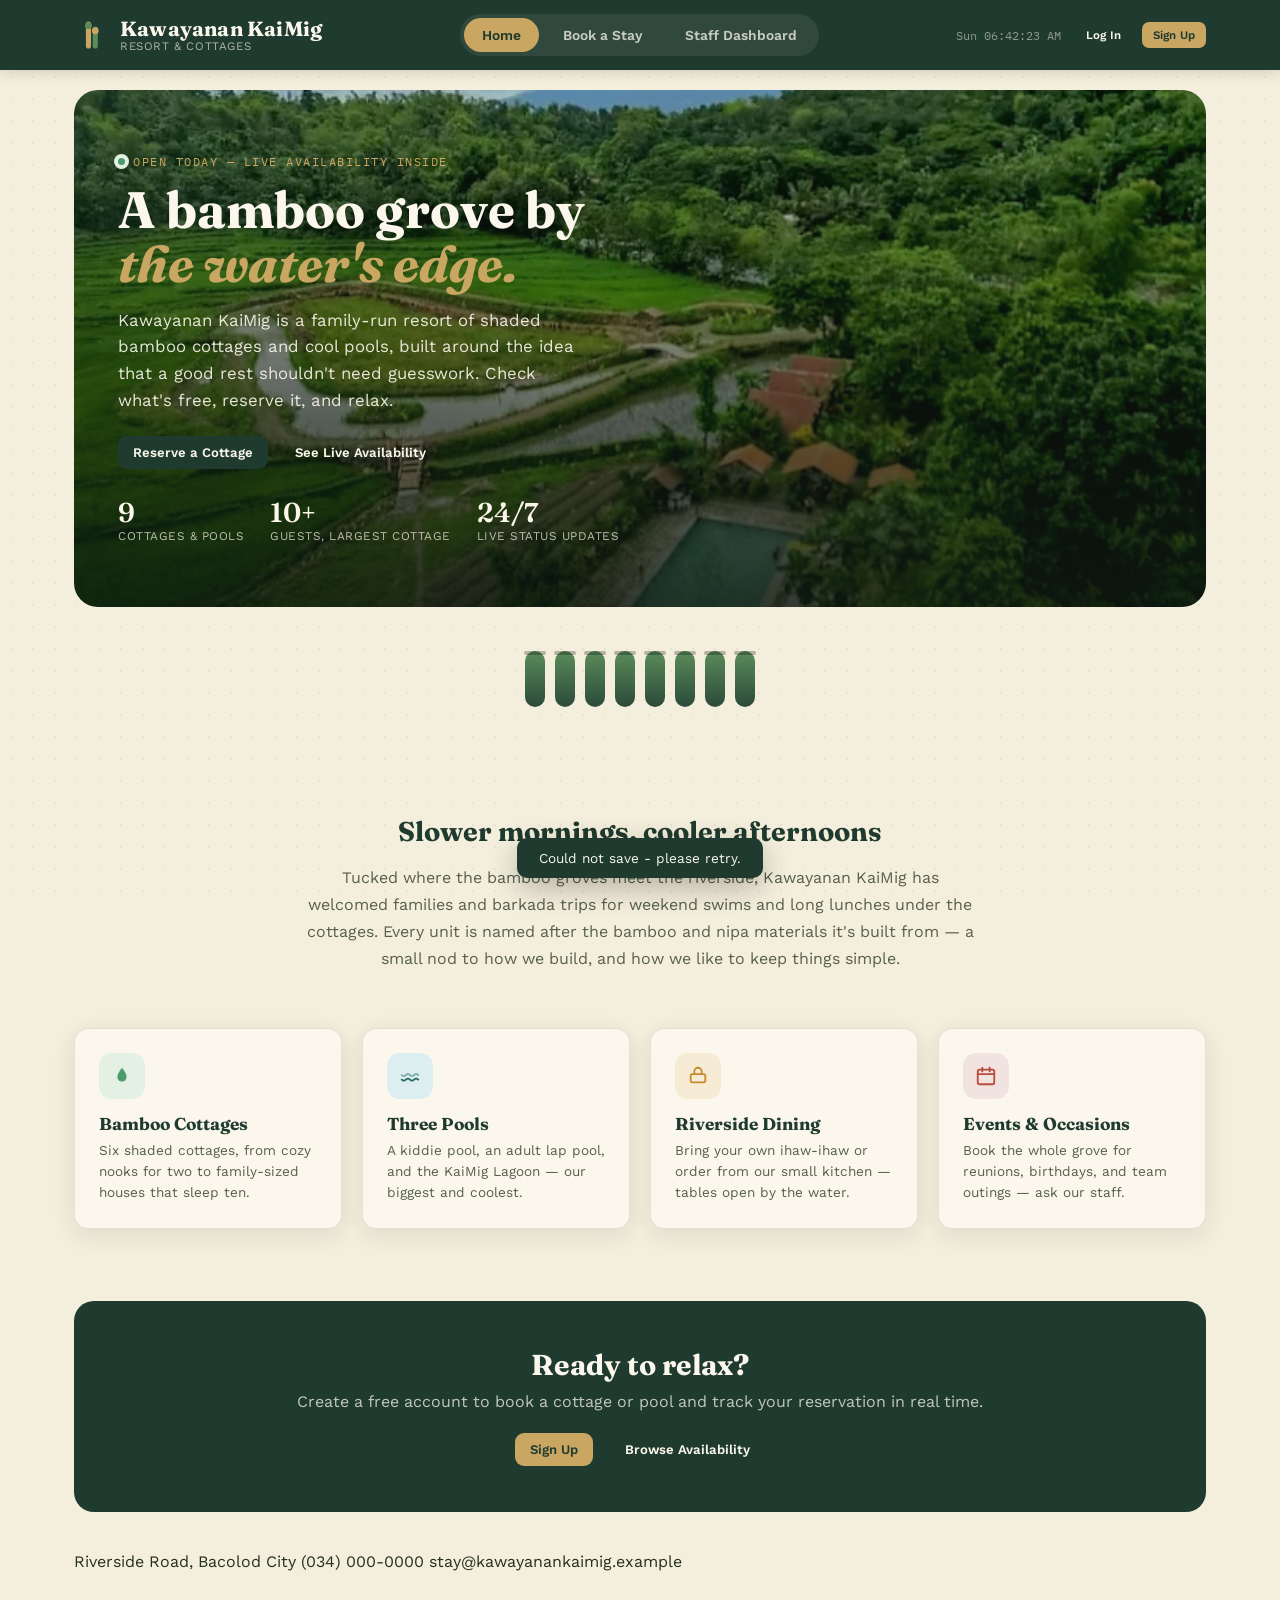
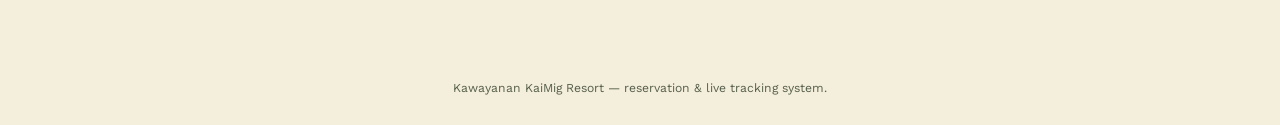
==== index.html @ 31237367 "deploy: c74e435c49c51144ec4858c5c07a338cfed9b474" ====
<!DOCTYPE html>
<html lang="en">
<head>
<meta charset="UTF-8">
<meta name="viewport" content="width=device-width, initial-scale=1.0">
<title>Kawayanan KaiMig Resort — Reservations</title>
<link rel="preconnect" href="https://fonts.googleapis.com">
<link href="https://fonts.googleapis.com/css2?family=Fraunces:ital,opsz,wght@0,9..144,400;0,9..144,500;0,9..144,600;0,9..144,700;1,9..144,500&family=Work+Sans:wght@400;500;600;700&family=IBM+Plex+Mono:wght@400;500&display=swap" rel="stylesheet">
<link rel="stylesheet" href="css/base.css">
<link rel="stylesheet" href="css/header.css">
<link rel="stylesheet" href="css/hero.css">
<link rel="stylesheet" href="css/landing.css">
<link rel="stylesheet" href="css/units.css">
<link rel="stylesheet" href="css/modal.css">
<link rel="stylesheet" href="css/lookup.css">
<link rel="stylesheet" href="css/admin.css">
</head>
<body>

<header>
  <div class="header-inner">
    <div class="brand" onclick="switchView('landing')">
      <svg viewBox="0 0 40 40" fill="none" xmlns="http://www.w3.org/2000/svg">
        <rect x="14" y="4" width="6" height="32" rx="3" fill="#C9A662"/>
        <rect x="22" y="10" width="6" height="26" rx="3" fill="#5B8C5A"/>
        <circle cx="17" cy="9" r="4" fill="#5B8C5A"/>
        <circle cx="25" cy="15" r="4" fill="#C9A662"/>
      </svg>
      <div class="brand-text">
        <div class="name">Kawayanan KaiMig</div>
        <div class="tagline">Resort &amp; Cottages</div>
      </div>
    </div>
    <nav class="tabs">
      <button id="tabHomeBtn" class="active" onclick="switchView('landing')">Home</button>
      <button id="tabCustomerBtn" onclick="switchView('customer')">Book a Stay</button>
      <button id="tabAdminBtn" onclick="switchView('admin')">Staff Dashboard</button>
    </nav>
    <div class="header-right">
      <div class="clock" id="clock"></div>
      <div class="auth-actions" id="authActionsLoggedOut">
        <button class="btn btn-sm btn-outline-light" onclick="openLoginModal()">Log In</button>
        <button class="btn btn-sm btn-light" onclick="openSignupModal()">Sign Up</button>
      </div>
      <div class="user-chip" id="authActionsLoggedIn" style="display:none;">
        <span>Hi, <span class="uname" id="userChipName"></span></span>
        <button class="btn btn-sm btn-outline-light" onclick="logoutUser()">Log Out</button>
      </div>
    </div>
  </div>
</header>

<main>

  <!-- ===================== LANDING VIEW ===================== -->
  <section id="view-landing" class="view active">
    <div class="hero hero-photo hero-photo--landing">
      <div>
        <div class="eyebrow"><span class="dot"></span> Open today — live availability inside</div>
        <h1>A bamboo grove by<br><em>the water's edge.</em></h1>
        <p class="lede">Kawayanan KaiMig is a family-run resort of shaded bamboo cottages and cool pools, built around the idea that a good rest shouldn't need guesswork. Check what's free, reserve it, and relax.</p>
        <div class="hero-ctas">
          <button class="btn btn-primary" onclick="handleReserveCTA()">Reserve a Cottage</button>
          <button class="btn btn-outline-light" onclick="switchView('customer')">See Live Availability</button>
        </div>
        <div class="hero-stats">
          <div class="stat"><div class="num">9</div><div class="lab">Cottages &amp; pools</div></div>
          <div class="stat"><div class="num">10+</div><div class="lab">Guests, largest cottage</div></div>
          <div class="stat"><div class="num">24/7</div><div class="lab">Live status updates</div></div>
        </div>
      </div>
    </div>

    <div class="grove-divider" aria-hidden="true">
      <div class="stalk"></div><div class="stalk"></div><div class="stalk"></div>
      <div class="stalk"></div><div class="stalk"></div><div class="stalk"></div>
      <div class="stalk"></div><div class="stalk"></div>
    </div>

    <div class="section-landing">
      <div class="about-block">
        <h2>Slower mornings, cooler afternoons</h2>
        <p>Tucked where the bamboo groves meet the riverside, Kawayanan KaiMig has welcomed families and barkada trips for weekend swims and long lunches under the cottages. Every unit is named after the bamboo and nipa materials it's built from — a small nod to how we build, and how we like to keep things simple.</p>
      </div>

      <div class="amenities-grid">
        <div class="amenity-card">
          <div class="amenity-icon" style="background:var(--available-bg);">
            <svg width="22" height="22" viewBox="0 0 24 24" fill="none"><path d="M12 3C9 7 7 10 7 13a5 5 0 0010 0c0-3-2-6-5-10z" fill="#4C9A6A"/></svg>
          </div>
          <h3>Bamboo Cottages</h3>
          <p>Six shaded cottages, from cozy nooks for two to family-sized houses that sleep ten.</p>
        </div>
        <div class="amenity-card">
          <div class="amenity-icon" style="background:#DCEEF0;">
            <svg width="22" height="22" viewBox="0 0 24 24" fill="none"><path d="M3 16c1.5 1.5 3 1.5 4.5 0s3-1.5 4.5 0 3 1.5 4.5 0 3-1.5 4.5 0" stroke="#276B67" stroke-width="2" stroke-linecap="round"/><path d="M3 11c1.5 1.5 3 1.5 4.5 0s3-1.5 4.5 0 3 1.5 4.5 0 3-1.5 4.5 0" stroke="#276B67" stroke-width="2" stroke-linecap="round" opacity="0.5"/></svg>
          </div>
          <h3>Three Pools</h3>
          <p>A kiddie pool, an adult lap pool, and the KaiMig Lagoon — our biggest and coolest.</p>
        </div>
        <div class="amenity-card">
          <div class="amenity-icon" style="background:var(--reserved-bg);">
            <svg width="22" height="22" viewBox="0 0 24 24" fill="none"><rect x="4" y="10" width="16" height="9" rx="2" stroke="#C98A2C" stroke-width="2"/><path d="M8 10V7a4 4 0 018 0v3" stroke="#C98A2C" stroke-width="2"/></svg>
          </div>
          <h3>Riverside Dining</h3>
          <p>Bring your own ihaw-ihaw or order from our small kitchen — tables open by the water.</p>
        </div>
        <div class="amenity-card">
          <div class="amenity-icon" style="background:#F1E4E0;">
            <svg width="22" height="22" viewBox="0 0 24 24" fill="none"><rect x="3" y="5" width="18" height="16" rx="2" stroke="#B84A3E" stroke-width="2"/><path d="M3 10h18M8 3v4M16 3v4" stroke="#B84A3E" stroke-width="2" stroke-linecap="round"/></svg>
          </div>
          <h3>Events &amp; Occasions</h3>
          <p>Book the whole grove for reunions, birthdays, and team outings — ask our staff.</p>
        </div>
      </div>
    </div>

    <div class="cta-band">
      <h2>Ready to relax?</h2>
      <p>Create a free account to book a cottage or pool and track your reservation in real time.</p>
      <button class="btn btn-light" onclick="openSignupModal()">Sign Up</button>
      <button class="btn btn-outline-light" onclick="switchView('customer')">Browse Availability</button>
    </div>

    <div class="contact-row">
      <span>Riverside Road, Bacolod City</span>
      <span>(034) 000-0000</span>
      <span>stay@kawayanankaimig.example</span>
    </div>
  </section>

  <!-- ===================== CUSTOMER VIEW ===================== -->
  <section id="view-customer" class="view">
    <div class="section-head" style="margin-top:40px;">
      <h2>The Grove Board</h2>
      <div class="legend">
        <span><i style="background:var(--available)"></i> Available</span>
        <span><i style="background:var(--reserved)"></i> Reserved</span>
        <span><i style="background:var(--occupied)"></i> Occupied</span>
      </div>
    </div>
    <div class="sub" style="font-size:0.85rem; color:var(--ink-soft); margin-bottom:18px;">Live status — refreshes automatically. Log in to reserve a unit.</div>
    <div class="grid" id="customerGrid"></div>

    <div id="myReservationsWrap" style="display:none;">
      <div class="section-head">
        <h2>My Reservations</h2>
        <div class="sub">Saved automatically to your account</div>
      </div>
      <div id="myReservationsList"></div>
    </div>

    <div class="lookup-box">
      <div class="field">
        <label for="lookupCode">Reservation code</label>
        <input id="lookupCode" placeholder="e.g. KKR-4F82Q">
      </div>
      <div class="field">
        <label for="lookupContact">Contact number used</label>
        <input id="lookupContact" placeholder="09xx xxx xxxx">
      </div>
      <button class="btn btn-primary" onclick="lookupReservation()">Find my reservation</button>
    </div>
    <div class="lookup-result" id="lookupResult"></div>
  </section>

  <!-- ===================== ADMIN VIEW ===================== -->
  <section id="view-admin" class="view">

    <div id="adminGate" class="gate">
      <h2>Staff Sign-in</h2>
      <p>Enter the staff passcode to open the dashboard. (Demo passcode: <strong>1234</strong> — for real use, this should be replaced with proper staff login.)</p>
      <div class="field"><input type="password" id="passcodeInput" placeholder="Passcode"></div>
      <div class="err-msg" id="gateErr">Incorrect passcode — try again.</div>
      <button class="btn btn-primary" style="width:100%" onclick="checkPasscode()">Enter Dashboard</button>
    </div>

    <div id="adminDashboard" style="display:none;">
      <div class="section-head" style="margin-top:32px;">
        <h2>Live Overview</h2>
        <div class="sub" id="lastUpdated">—</div>
      </div>
      <div class="stats-row">
        <div class="stat-card"><div class="n" id="admStatAvail">–</div><div class="l">Available</div></div>
        <div class="stat-card"><div class="n" id="admStatReserved">–</div><div class="l">Reserved</div></div>
        <div class="stat-card"><div class="n" id="admStatOccupied">–</div><div class="l">Occupied</div></div>
        <div class="stat-card"><div class="n" id="admStatPending">–</div><div class="l">Pending requests</div></div>
      </div>

      <div class="section-head">
        <h2>Units — Grove Board</h2>
        <div class="sub">Tap a status chip to override manually (walk-ins, maintenance, etc.)</div>
      </div>
      <div class="grid" id="adminGrid"></div>

      <div class="section-head">
        <h2>Reservations</h2>
        <div class="sub" id="resCount"></div>
      </div>
      <div class="table-wrap">
        <table>
          <thead>
            <tr><th>Code</th><th>Guest</th><th>Unit</th><th>Date</th><th>Slot</th><th>Guests</th><th>Status</th><th>Actions</th></tr>
          </thead>
          <tbody id="resTableBody"></tbody>
        </table>
      </div>
    </div>
  </section>

</main>

<footer>Kawayanan KaiMig Resort — reservation &amp; live tracking system.</footer>

<!-- Booking Modal -->
<div class="overlay" id="bookingOverlay">
  <div class="modal">
    <button class="close-x" onclick="closeAllModals()">&times;</button>
    <div id="bookingFormWrap">
      <h3 id="bookingUnitName">Reserve Unit</h3>
      <div class="modal-sub" id="bookingUnitMeta"></div>
      <div class="field"><label for="gName">Full name</label><input id="gName" placeholder="Juan Dela Cruz"></div>
      <div class="field"><label for="gContact">Contact number</label><input id="gContact" placeholder="09xx xxx xxxx"></div>
      <div class="field-row">
        <div class="field"><label for="gDate">Date</label><input type="date" id="gDate"></div>
        <div class="field"><label for="gGuests">Guests</label><input type="number" id="gGuests" min="1" value="2"></div>
      </div>
      <div class="field">
        <label for="gSlot">Time slot</label>
        <select id="gSlot">
          <option value="Morning (8AM-12NN)">Morning (8AM-12NN)</option>
          <option value="Afternoon (1PM-5PM)">Afternoon (1PM-5PM)</option>
          <option value="Whole Day (8AM-5PM)">Whole Day (8AM-5PM)</option>
          <option value="Overnight (2PM-10AM)">Overnight (2PM-10AM)</option>
        </select>
      </div>
      <div class="err-msg" id="bookingErr">Please fill in all fields.</div>
      <div class="modal-actions">
        <button class="btn btn-ghost" onclick="closeAllModals()">Cancel</button>
        <button class="btn btn-primary" onclick="submitBooking()">Confirm Reservation</button>
      </div>
    </div>
    <div id="bookingConfirmWrap" style="display:none;" class="confirm-box">
      <h3>Reservation requested!</h3>
      <p class="modal-sub">Show this code at the front desk. Staff will confirm your slot shortly.</p>
      <div class="code" id="confirmCode"></div>
      <button class="btn btn-primary" style="width:100%" onclick="closeAllModals()">Done</button>
    </div>
  </div>
</div>

<!-- Login Modal -->
<div class="overlay" id="loginOverlay">
  <div class="modal">
    <button class="close-x" onclick="closeAllModals()">&times;</button>
    <h3>Log In</h3>
    <div class="modal-sub">Welcome back to Kawayanan KaiMig.</div>
    <div class="field"><label for="liEmail">Email</label><input type="email" id="liEmail" placeholder="you@example.com"></div>
    <div class="field"><label for="liPass">Password</label><input type="password" id="liPass" placeholder="********"></div>
    <div class="err-msg" id="loginErr">Incorrect email or password.</div>
    <div class="modal-actions">
      <button class="btn btn-primary" style="width:100%" onclick="loginUser()">Log In</button>
    </div>
    <div class="switch-line">New here? <button onclick="openSignupModal()">Create an account</button></div>
  </div>
</div>

<!-- Signup Modal -->
<div class="overlay" id="signupOverlay">
  <div class="modal">
    <button class="close-x" onclick="closeAllModals()">&times;</button>
    <h3>Sign Up</h3>
    <div class="modal-sub">Create a free account to reserve cottages and pools.</div>
    <div class="field"><label for="suName">Full name</label><input id="suName" placeholder="Juan Dela Cruz"></div>
    <div class="field"><label for="suEmail">Email</label><input type="email" id="suEmail" placeholder="you@example.com"></div>
    <div class="field"><label for="suContact">Contact number</label><input id="suContact" placeholder="09xx xxx xxxx"></div>
    <div class="field"><label for="suPass">Password</label><input type="password" id="suPass" placeholder="At least 6 characters"></div>
    <div class="err-msg" id="signupErr">Please check the fields above.</div>
    <div class="modal-actions">
      <button class="btn btn-primary" style="width:100%" onclick="signupUser()">Create Account</button>
    </div>
    <div class="switch-line">Already have an account? <button onclick="openLoginModal()">Log in</button></div>
  </div>
</div>

<div class="toast" id="toast"></div>

<script src="js/config.js"></script>
<script src="js/storage.js"></script>
<script src="js/utils.js"></script>
<script src="js/render.js"></script>
<script src="js/views.js"></script>
<script src="js/auth.js"></script>
<script src="js/booking.js"></script>
<script src="js/admin.js"></script>
<script src="js/lookup.js"></script>
<script src="js/ui.js"></script>
<script src="js/main.js"></script>
</body>
</html>
---- css/base.css ----
/* Design tokens, resets, page background, view switching */
:root{
  --bg: #F4EEDC;
  --bg-alt: #ECE3C8;
  --forest: #1F3A2E;
  --forest-soft: #2C4A3A;
  --leaf: #5B8C5A;
  --culm: #C9A662;
  --culm-dark: #A9873F;
  --teal: #276B67;
  --ink: #23301E;
  --ink-soft: #56604C;
  --cream: #FBF7EC;
  --line: rgba(35,48,30,0.12);
  --available: #4C9A6A;
  --available-bg: #E4F0E3;
  --reserved: #C98A2C;
  --reserved-bg: #F6EBD4;
  --occupied: #B84A3E;
  --occupied-bg: #F5E1DC;
  --pending: #7A7F72;
  --font-display: 'Fraunces', serif;
  --font-body: 'Work Sans', sans-serif;
  --font-mono: 'IBM Plex Mono', monospace;
  --radius: 14px;
  --shadow: 0 6px 24px rgba(31,58,46,0.10);
}
*{box-sizing:border-box;}
html,body{margin:0;padding:0;}
body{
  background: var(--bg);
  color: var(--ink);
  font-family: var(--font-body);
  -webkit-font-smoothing: antialiased;
}
body::before{
  content:"";
  position:fixed; inset:0;
  background-image: radial-gradient(rgba(31,58,46,0.05) 1px, transparent 1px);
  background-size: 22px 22px;
  pointer-events:none;
  z-index:0;
}
a{color:inherit;}
@media (prefers-reduced-motion: reduce){
  *{animation-duration:0.001ms !important; animation-iteration-count:1 !important; transition-duration:0.001ms !important;}
}
---- css/header.css ----
/* Sticky header, brand, tabs, auth chip */
/* ---------- Header ---------- */
header{
  position: sticky; top:0; z-index:50;
  background: var(--forest);
  color: var(--cream);
  box-shadow: 0 2px 14px rgba(0,0,0,0.15);
}
.header-inner{
  max-width:1180px; margin:0 auto;
  padding: 14px 24px;
  display:flex; align-items:center; justify-content:space-between; gap:16px;
  flex-wrap:wrap;
}
.brand{display:flex; align-items:center; gap:12px; cursor:pointer;}
.brand svg{width:34px; height:34px; flex-shrink:0;}
.brand-text{line-height:1.05;}
.brand-text .name{font-family:var(--font-display); font-weight:700; font-size:1.28rem; letter-spacing:0.2px;}
.brand-text .tagline{font-size:0.72rem; color: rgba(251,247,236,0.65); letter-spacing:0.6px; text-transform:uppercase;}
nav.tabs{display:flex; gap:6px; background: rgba(251,247,236,0.08); padding:4px; border-radius:999px;}
nav.tabs button{
  font-family: var(--font-body); font-weight:600; font-size:0.86rem;
  background:transparent; color: rgba(251,247,236,0.75);
  border:none; padding:9px 18px; border-radius:999px; cursor:pointer;
  transition: background 0.2s ease, color 0.2s ease;
}
nav.tabs button.active{background: var(--culm); color: var(--forest);}
nav.tabs button:not(.active):hover{background: rgba(251,247,236,0.12); color:var(--cream);}
.clock{font-family:var(--font-mono); font-size:0.76rem; color: rgba(251,247,236,0.5); white-space:nowrap;}
.header-right{display:flex; align-items:center; gap:14px; flex-wrap:wrap;}
.auth-actions{display:flex; align-items:center; gap:10px;}
.user-chip{display:flex; align-items:center; gap:10px; font-size:0.84rem;}
.user-chip .uname{font-weight:600; color:var(--cream);}
.btn-outline-light{background:transparent; border:1px solid rgba(251,247,236,0.4); color:var(--cream);}
.btn-outline-light:hover{background:rgba(251,247,236,0.12);}
.btn-light{background:var(--culm); color:var(--forest);}
.btn-light:hover{opacity:0.9;}
@media (max-width:760px){ .clock{display:none;} }

main{position:relative; z-index:1; max-width:1180px; margin:0 auto; padding: 0 24px 80px;}
.view{display:none;}
.view.active{display:block;}
---- css/hero.css ----
/* Hero blocks (shared + photo variant) */
/* ---------- Hero (shared pattern) ---------- */
.hero{
  padding: 56px 0 30px;
  display:grid; grid-template-columns: 1.15fr 0.85fr; gap:40px; align-items:center;
}
@media (max-width: 880px){ .hero{grid-template-columns:1fr; padding-top:36px;} }
.eyebrow{
  font-family: var(--font-mono); font-size:0.72rem; letter-spacing:1.5px; text-transform:uppercase;
  color: var(--teal); margin-bottom:14px; display:flex; align-items:center; gap:8px;
}
.eyebrow .dot{width:7px; height:7px; border-radius:50%; background: var(--available); box-shadow:0 0 0 4px var(--available-bg); animation: pulse 2.2s infinite;}
@keyframes pulse{0%,100%{opacity:1;} 50%{opacity:0.4;}}
h1{
  font-family: var(--font-display); font-weight:700; font-size: clamp(2.1rem, 4vw, 3.2rem);
  line-height:1.05; margin:0 0 16px; color: var(--forest);
}
h1 em{font-style:italic; color: var(--teal);}
.hero p.lede{font-size:1.05rem; line-height:1.6; color: var(--ink-soft); max-width:46ch; margin:0 0 22px;}
.hero-stats{display:flex; gap:26px; flex-wrap:wrap;}
.hero-stats .stat .num{font-family:var(--font-display); font-size:1.7rem; font-weight:600; color:var(--forest);}
.hero-stats .stat .lab{font-size:0.74rem; color:var(--ink-soft); text-transform:uppercase; letter-spacing:0.5px;}
.hero-ctas{display:flex; gap:12px; flex-wrap:wrap; margin-bottom:26px;}

.hero.hero-photo{
  grid-template-columns: 1fr;
  background-size: cover;
  background-position: center;
  border-radius: 24px;
  padding: 64px 44px;
  margin-top: 20px;
}
.hero.hero-photo .eyebrow{color: var(--culm);}
.hero.hero-photo h1{color: var(--cream);}
.hero.hero-photo h1 em{color: var(--culm);}
.hero.hero-photo p.lede{color: rgba(251,247,236,0.9);}
.hero.hero-photo .hero-stats .stat .num{color: var(--cream);}
.hero.hero-photo .hero-stats .stat .lab{color: rgba(251,247,236,0.72);}
@media (max-width:880px){ .hero.hero-photo{padding:44px 22px;} }

.grove-hero{position:relative; height:260px; display:flex; align-items:flex-end; justify-content:center; gap:14px;}
.stalk{
  width: 20px; border-radius: 10px;
  background: linear-gradient(180deg, var(--leaf), var(--forest-soft));
  position:relative; transform-origin:bottom center;
  animation: sway 4.5s ease-in-out infinite;
}
.stalk::before, .stalk::after{
  content:""; position:absolute; left:-1px; right:-1px; height:4px; background: rgba(0,0,0,0.14); border-radius:2px;
}
.stalk:nth-child(1){height:150px; animation-delay:0s;}
.stalk:nth-child(2){height:210px; animation-delay:0.4s;}
.stalk:nth-child(3){height:170px; animation-delay:0.8s;}
.stalk:nth-child(4){height:240px; animation-delay:0.2s;}
.stalk:nth-child(5){height:190px; animation-delay:0.6s;}
.stalk:nth-child(6){height:150px; animation-delay:1s;}
@keyframes sway{0%,100%{transform:rotate(-2.2deg);} 50%{transform:rotate(2.2deg);}}

.hero.hero-photo--landing{
  background-image: linear-gradient(180deg, rgba(20,33,20,0.25), rgba(14,24,16,0.85)), url('../assets/hero.webp');
}
---- css/landing.css ----
/* Landing-only sections */
/* ---------- Landing-only sections ---------- */
.grove-divider{display:flex; justify-content:center; gap:10px; align-items:flex-end; height:90px; overflow:hidden; margin: 10px 0 20px;}
.grove-divider .stalk{height:56px;}
.section-landing{padding:64px 0 8px;}
.section-label{
  display:block; text-align:center; font-family:var(--font-mono); font-size:0.72rem;
  letter-spacing:1.6px; text-transform:uppercase; color:var(--teal); margin-bottom:10px;
}
.about-block{max-width:680px; margin:0 auto 56px; text-align:center;}
.about-block h2{font-family:var(--font-display); color:var(--forest); font-size:1.7rem; margin-bottom:12px;}
.about-block p{color:var(--ink-soft); line-height:1.7; font-size:1rem;}
.amenities-wrap{text-align:center;}
.amenities-grid{display:grid; grid-template-columns:repeat(auto-fit,minmax(230px,1fr)); gap:20px; margin-top:22px; text-align:left; align-items:stretch;}
.amenity-card{background:var(--cream); border-radius:var(--radius); padding:24px; box-shadow:var(--shadow); border:1px solid var(--line); display:flex; flex-direction:column;}
.amenity-icon{width:46px;height:46px;border-radius:13px;display:flex;align-items:center;justify-content:center;margin-bottom:14px; flex-shrink:0;}
.amenity-card h3{font-family:var(--font-display); font-size:1.08rem; color:var(--forest); margin:0 0 6px;}
.amenity-card p{font-size:0.85rem; color:var(--ink-soft); line-height:1.55; margin:0; flex:1;}
.cta-band{background:var(--forest); color:var(--cream); border-radius:20px; padding:46px 34px; text-align:center; margin:64px 0 40px;}
.cta-band h2{font-family:var(--font-display); font-size:1.8rem; margin:0 0 10px;}
.cta-band p{color:rgba(251,247,236,0.75); margin:0 0 22px;}
.cta-band .btn{margin:0 6px;}
.contact-card{
  max-width:760px; margin:0 auto 60px; background:var(--cream); border:1px solid var(--line); border-radius:var(--radius);
  padding:26px 30px; display:grid; grid-template-columns:repeat(auto-fit,minmax(180px,1fr)); gap:20px; box-shadow:var(--shadow);
}
.contact-card .item{text-align:center;}
.contact-card .item .k{font-family:var(--font-mono); font-size:0.68rem; letter-spacing:1px; text-transform:uppercase; color:var(--teal); display:block; margin-bottom:6px;}
.contact-card .item .v{font-size:0.88rem; color:var(--ink); font-weight:500;}
@media (max-width:600px){ .contact-card{grid-template-columns:1fr; text-align:center;} }
---- css/units.css ----
/* Section headers and the cottage/pool unit grid */
/* ---------- Section headers ---------- */
.section-head{display:flex; align-items:baseline; justify-content:space-between; margin: 46px 0 18px; flex-wrap:wrap; gap:10px;}
.section-head h2{font-family:var(--font-display); font-size:1.5rem; margin:0; color:var(--forest); font-weight:600;}
.section-head .sub{font-size:0.85rem; color:var(--ink-soft);}
.legend{display:flex; gap:14px; font-size:0.76rem; color:var(--ink-soft); flex-wrap:wrap;}
.legend span{display:inline-flex; align-items:center; gap:6px;}
.legend i{width:9px; height:9px; border-radius:50%; display:inline-block;}

/* ---------- Unit grid (grove board) ---------- */
.grid{display:grid; grid-template-columns:repeat(auto-fill, minmax(240px,1fr)); gap:16px;}
.card{
  background: var(--cream); border-radius: var(--radius); box-shadow: var(--shadow);
  padding: 18px; display:flex; gap:14px; border:1px solid var(--line); position:relative; overflow:hidden;
}
.card .culm-bar{
  width:10px; border-radius:6px; flex-shrink:0;
  background-image: repeating-linear-gradient(180deg, currentColor 0 3px, transparent 3px 14px);
  background-color: transparent;
}
.card.status-available .culm-bar{color: var(--available);}
.card.status-reserved .culm-bar{color: var(--reserved);}
.card.status-occupied .culm-bar{color: var(--occupied);}
.card .body{flex:1; min-width:0;}
.card .top-row{display:flex; justify-content:space-between; align-items:flex-start; gap:8px;}
.card h3{font-family:var(--font-display); font-size:1.05rem; margin:0 0 3px; color:var(--forest); font-weight:600;}
.card .type{font-size:0.72rem; text-transform:uppercase; letter-spacing:0.5px; color:var(--ink-soft);}
.badge{
  font-size:0.68rem; font-weight:700; text-transform:uppercase; letter-spacing:0.4px;
  padding:4px 9px; border-radius:999px; white-space:nowrap;
}
.badge.status-available{color:var(--available); background:var(--available-bg);}
.badge.status-reserved{color:var(--reserved); background:var(--reserved-bg);}
.badge.status-occupied{color:var(--occupied); background:var(--occupied-bg);}
.card .meta{font-size:0.8rem; color:var(--ink-soft); margin:10px 0 12px; line-height:1.5;}
.card .meta strong{color:var(--ink);}
.card .actions{display:flex; gap:8px; flex-wrap:wrap;}

button{font-family:var(--font-body); cursor:pointer;}
.btn{
  border:none; border-radius:9px; padding:9px 15px; font-weight:600; font-size:0.82rem;
  transition: transform 0.12s ease, opacity 0.12s ease;
}
.btn:active{transform: scale(0.97);}
.btn-primary{background: var(--forest); color: var(--cream);}
.btn-primary:hover{opacity:0.9;}
.btn-ghost{background: transparent; color: var(--forest); border:1px solid var(--line);}
.btn-ghost:hover{background: rgba(31,58,46,0.05);}
.btn-sm{padding:6px 11px; font-size:0.72rem; border-radius:7px;}
.btn:disabled{opacity:0.4; cursor:not-allowed;}
.btn-available{background:var(--available-bg); color:var(--available);}
.btn-reserved{background:var(--reserved-bg); color:var(--reserved);}
.btn-occupied{background:var(--occupied-bg); color:var(--occupied);}
---- css/modal.css ----
/* Modals, forms, toast */
/* ---------- Modal ---------- */
.overlay{
  position:fixed; inset:0; background: rgba(23,32,20,0.55); z-index:100;
  display:none; align-items:center; justify-content:center; padding:20px;
}
.overlay.active{display:flex;}
.modal{
  background: var(--cream); border-radius: 18px; max-width:440px; width:100%;
  padding: 28px; box-shadow: 0 24px 60px rgba(0,0,0,0.3); max-height:88vh; overflow-y:auto; position:relative;
}
.modal h3{font-family:var(--font-display); color:var(--forest); font-size:1.3rem; margin:0 0 4px;}
.modal .modal-sub{font-size:0.82rem; color:var(--ink-soft); margin-bottom:18px;}
.field{margin-bottom:14px;}
.field label{display:block; font-size:0.76rem; font-weight:600; color:var(--ink); margin-bottom:6px; text-transform:uppercase; letter-spacing:0.3px;}
.field input, .field select{
  width:100%; padding:10px 12px; border-radius:9px; border:1px solid var(--line);
  background:#fff; font-family:var(--font-body); font-size:0.9rem; color:var(--ink);
}
.field input:focus, .field select:focus{outline:2px solid var(--teal); outline-offset:1px;}
.field-row{display:grid; grid-template-columns:1fr 1fr; gap:12px;}
.modal-actions{display:flex; gap:10px; margin-top:20px;}
.modal-actions .btn{flex:1;}
.close-x{position:absolute; top:16px; right:18px; background:none; border:none; font-size:1.3rem; color:var(--ink-soft); line-height:1;}
.err-msg{color:var(--occupied); font-size:0.8rem; margin-top:-6px; margin-bottom:10px; display:none;}
.confirm-box{text-align:center; padding:10px 0;}
.confirm-box .code{font-family:var(--font-mono); font-size:1.5rem; font-weight:600; color:var(--forest); background:var(--bg-alt); padding:10px 16px; border-radius:10px; display:inline-block; margin:14px 0;}
.switch-line{text-align:center; font-size:0.82rem; color:var(--ink-soft); margin-top:16px;}
.switch-line button{background:none; border:none; color:var(--teal); font-weight:600; cursor:pointer; padding:0; font-size:0.82rem;}
---- css/lookup.css ----
/* Reservation lookup */
/* ---------- Lookup ---------- */
.my-res-card{
  background:var(--cream); border:1px solid var(--line); border-radius:12px; padding:14px 18px;
  display:flex; justify-content:space-between; align-items:center; gap:12px; margin-bottom:10px; flex-wrap:wrap;
}
.my-res-card .left{font-size:0.85rem;}
.my-res-card .left .unit{font-weight:600; color:var(--forest);}
.my-res-card .left .meta{color:var(--ink-soft); font-size:0.78rem; margin-top:2px;}
.my-res-card .code{font-family:var(--font-mono); font-size:0.78rem; color:var(--ink-soft);}
.lookup-box{
  background: var(--bg-alt); border-radius: var(--radius); padding:22px; margin-top:50px;
  display:flex; gap:12px; align-items:flex-end; flex-wrap:wrap; border:1px solid var(--line);
}
.lookup-box .field{margin:0; flex:1; min-width:160px;}
.lookup-result{margin-top:16px; font-size:0.88rem;}
.lookup-result .rline{padding:10px 14px; background:var(--cream); border-radius:9px; margin-bottom:8px; display:flex; justify-content:space-between; align-items:center; flex-wrap:wrap; gap:6px;}
---- css/admin.css ----
/* Staff dashboard */
/* ---------- Admin ---------- */
.gate{max-width:380px; margin: 90px auto; text-align:center; background:var(--cream); padding:36px 30px; border-radius:18px; box-shadow:var(--shadow);}
.gate h2{font-family:var(--font-display); color:var(--forest); margin-top:0;}
.gate p{color:var(--ink-soft); font-size:0.85rem;}
.stats-row{display:grid; grid-template-columns:repeat(auto-fit, minmax(150px,1fr)); gap:14px; margin: 24px 0 10px;}
.stat-card{background:var(--cream); border-radius:12px; padding:16px 18px; border:1px solid var(--line);}
.stat-card .n{font-family:var(--font-display); font-size:1.9rem; font-weight:700; color:var(--forest);}
.stat-card .l{font-size:0.74rem; color:var(--ink-soft); text-transform:uppercase; letter-spacing:0.4px;}
table{width:100%; border-collapse:collapse; background:var(--cream); border-radius:var(--radius); overflow:hidden; box-shadow:var(--shadow);}
th, td{text-align:left; padding:12px 14px; font-size:0.83rem; border-bottom:1px solid var(--line);}
th{background: var(--bg-alt); color:var(--ink-soft); font-weight:600; text-transform:uppercase; font-size:0.7rem; letter-spacing:0.4px;}
tr:last-child td{border-bottom:none;}
.table-wrap{overflow-x:auto;}
.row-actions{display:flex; gap:6px; flex-wrap:wrap;}
.empty{color:var(--ink-soft); font-size:0.85rem; padding:30px 0; text-align:center;}
.toast{
  position:fixed; bottom:22px; left:50%; transform:translateX(-50%) translateY(20px);
  background:var(--forest); color:var(--cream); padding:12px 22px; border-radius:10px; font-size:0.85rem;
  box-shadow:0 10px 30px rgba(0,0,0,0.25); z-index:200; opacity:0; pointer-events:none; transition:all 0.25s ease;
  max-width:90vw; text-align:center;
}
.toast.show{opacity:1; transform:translateX(-50%) translateY(0);}
footer{text-align:center; padding:30px; font-size:0.76rem; color:var(--ink-soft);}
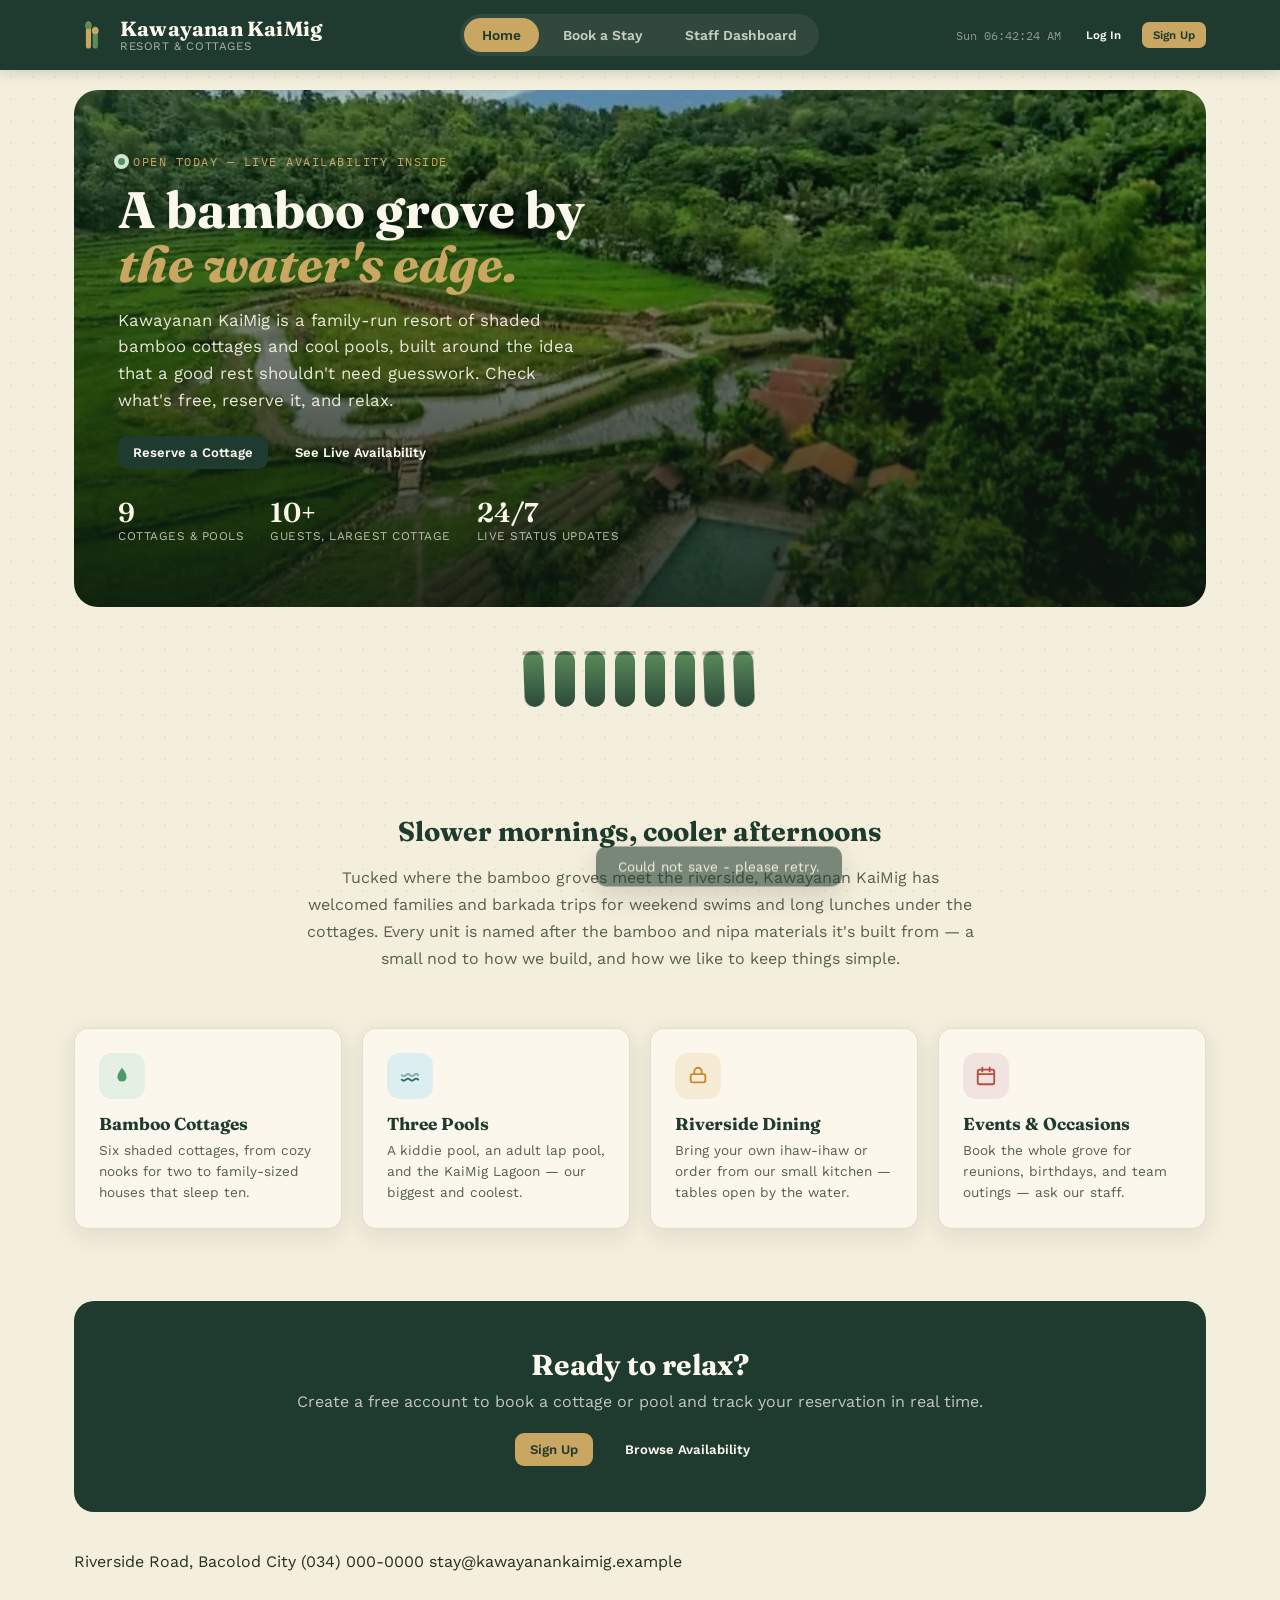
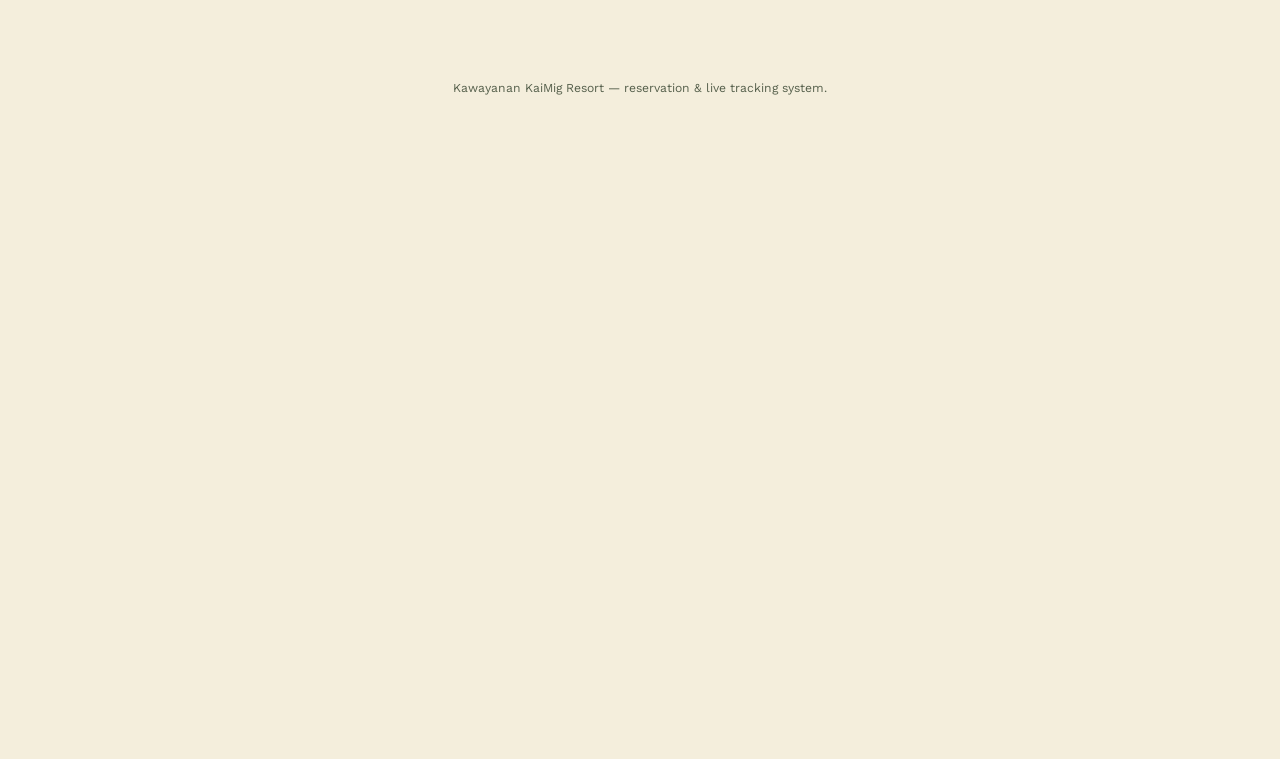
==== commit 60e7de40: "Fix GitHub Pages root redirect" ====
--- a/index.html
+++ b/index.html
@@ -1,300 +1,33 @@
 <!DOCTYPE html>
 <html lang="en">
-<head>
-<meta charset="UTF-8">
-<meta name="viewport" content="width=device-width, initial-scale=1.0">
-<title>Kawayanan KaiMig Resort — Reservations</title>
-<link rel="preconnect" href="https://fonts.googleapis.com">
-<link href="https://fonts.googleapis.com/css2?family=Fraunces:ital,opsz,wght@0,9..144,400;0,9..144,500;0,9..144,600;0,9..144,700;1,9..144,500&family=Work+Sans:wght@400;500;600;700&family=IBM+Plex+Mono:wght@400;500&display=swap" rel="stylesheet">
-<link rel="stylesheet" href="css/base.css">
-<link rel="stylesheet" href="css/header.css">
-<link rel="stylesheet" href="css/hero.css">
-<link rel="stylesheet" href="css/landing.css">
-<link rel="stylesheet" href="css/units.css">
-<link rel="stylesheet" href="css/modal.css">
-<link rel="stylesheet" href="css/lookup.css">
-<link rel="stylesheet" href="css/admin.css">
-</head>
-<body>
-
-<header>
-  <div class="header-inner">
-    <div class="brand" onclick="switchView('landing')">
-      <svg viewBox="0 0 40 40" fill="none" xmlns="http://www.w3.org/2000/svg">
-        <rect x="14" y="4" width="6" height="32" rx="3" fill="#C9A662"/>
-        <rect x="22" y="10" width="6" height="26" rx="3" fill="#5B8C5A"/>
-        <circle cx="17" cy="9" r="4" fill="#5B8C5A"/>
-        <circle cx="25" cy="15" r="4" fill="#C9A662"/>
-      </svg>
-      <div class="brand-text">
-        <div class="name">Kawayanan KaiMig</div>
-        <div class="tagline">Resort &amp; Cottages</div>
-      </div>
+  <head>
+    <meta charset="UTF-8" />
+    <meta http-equiv="refresh" content="0; url=./kawayanan-kaimig-resort/index.html" />
+    <meta name="viewport" content="width=device-width, initial-scale=1.0" />
+    <title>Kawayanan KaiMig</title>
+    <style>
+      html, body {
+        margin: 0;
+        height: 100%;
+        display: grid;
+        place-items: center;
+        font-family: Arial, sans-serif;
+        background: #f3f3f3;
+        color: #1f1f1f;
+      }
+      a {
+        color: #0b5ed7;
+        text-decoration: none;
+      }
+      .wrap {
+        text-align: center;
+      }
+    </style>
+  </head>
+  <body>
+    <div class="wrap">
+      <p>Redirecting to the resort app...</p>
+      <p><a href="./kawayanan-kaimig-resort/index.html">Open Kawayanan KaiMig</a></p>
     </div>
-    <nav class="tabs">
-      <button id="tabHomeBtn" class="active" onclick="switchView('landing')">Home</button>
-      <button id="tabCustomerBtn" onclick="switchView('customer')">Book a Stay</button>
-      <button id="tabAdminBtn" onclick="switchView('admin')">Staff Dashboard</button>
-    </nav>
-    <div class="header-right">
-      <div class="clock" id="clock"></div>
-      <div class="auth-actions" id="authActionsLoggedOut">
-        <button class="btn btn-sm btn-outline-light" onclick="openLoginModal()">Log In</button>
-        <button class="btn btn-sm btn-light" onclick="openSignupModal()">Sign Up</button>
-      </div>
-      <div class="user-chip" id="authActionsLoggedIn" style="display:none;">
-        <span>Hi, <span class="uname" id="userChipName"></span></span>
-        <button class="btn btn-sm btn-outline-light" onclick="logoutUser()">Log Out</button>
-      </div>
-    </div>
-  </div>
-</header>
-
-<main>
-
-  <!-- ===================== LANDING VIEW ===================== -->
-  <section id="view-landing" class="view active">
-    <div class="hero hero-photo hero-photo--landing">
-      <div>
-        <div class="eyebrow"><span class="dot"></span> Open today — live availability inside</div>
-        <h1>A bamboo grove by<br><em>the water's edge.</em></h1>
-        <p class="lede">Kawayanan KaiMig is a family-run resort of shaded bamboo cottages and cool pools, built around the idea that a good rest shouldn't need guesswork. Check what's free, reserve it, and relax.</p>
-        <div class="hero-ctas">
-          <button class="btn btn-primary" onclick="handleReserveCTA()">Reserve a Cottage</button>
-          <button class="btn btn-outline-light" onclick="switchView('customer')">See Live Availability</button>
-        </div>
-        <div class="hero-stats">
-          <div class="stat"><div class="num">9</div><div class="lab">Cottages &amp; pools</div></div>
-          <div class="stat"><div class="num">10+</div><div class="lab">Guests, largest cottage</div></div>
-          <div class="stat"><div class="num">24/7</div><div class="lab">Live status updates</div></div>
-        </div>
-      </div>
-    </div>
-
-    <div class="grove-divider" aria-hidden="true">
-      <div class="stalk"></div><div class="stalk"></div><div class="stalk"></div>
-      <div class="stalk"></div><div class="stalk"></div><div class="stalk"></div>
-      <div class="stalk"></div><div class="stalk"></div>
-    </div>
-
-    <div class="section-landing">
-      <div class="about-block">
-        <h2>Slower mornings, cooler afternoons</h2>
-        <p>Tucked where the bamboo groves meet the riverside, Kawayanan KaiMig has welcomed families and barkada trips for weekend swims and long lunches under the cottages. Every unit is named after the bamboo and nipa materials it's built from — a small nod to how we build, and how we like to keep things simple.</p>
-      </div>
-
-      <div class="amenities-grid">
-        <div class="amenity-card">
-          <div class="amenity-icon" style="background:var(--available-bg);">
-            <svg width="22" height="22" viewBox="0 0 24 24" fill="none"><path d="M12 3C9 7 7 10 7 13a5 5 0 0010 0c0-3-2-6-5-10z" fill="#4C9A6A"/></svg>
-          </div>
-          <h3>Bamboo Cottages</h3>
-          <p>Six shaded cottages, from cozy nooks for two to family-sized houses that sleep ten.</p>
-        </div>
-        <div class="amenity-card">
-          <div class="amenity-icon" style="background:#DCEEF0;">
-            <svg width="22" height="22" viewBox="0 0 24 24" fill="none"><path d="M3 16c1.5 1.5 3 1.5 4.5 0s3-1.5 4.5 0 3 1.5 4.5 0 3-1.5 4.5 0" stroke="#276B67" stroke-width="2" stroke-linecap="round"/><path d="M3 11c1.5 1.5 3 1.5 4.5 0s3-1.5 4.5 0 3 1.5 4.5 0 3-1.5 4.5 0" stroke="#276B67" stroke-width="2" stroke-linecap="round" opacity="0.5"/></svg>
-          </div>
-          <h3>Three Pools</h3>
-          <p>A kiddie pool, an adult lap pool, and the KaiMig Lagoon — our biggest and coolest.</p>
-        </div>
-        <div class="amenity-card">
-          <div class="amenity-icon" style="background:var(--reserved-bg);">
-            <svg width="22" height="22" viewBox="0 0 24 24" fill="none"><rect x="4" y="10" width="16" height="9" rx="2" stroke="#C98A2C" stroke-width="2"/><path d="M8 10V7a4 4 0 018 0v3" stroke="#C98A2C" stroke-width="2"/></svg>
-          </div>
-          <h3>Riverside Dining</h3>
-          <p>Bring your own ihaw-ihaw or order from our small kitchen — tables open by the water.</p>
-        </div>
-        <div class="amenity-card">
-          <div class="amenity-icon" style="background:#F1E4E0;">
-            <svg width="22" height="22" viewBox="0 0 24 24" fill="none"><rect x="3" y="5" width="18" height="16" rx="2" stroke="#B84A3E" stroke-width="2"/><path d="M3 10h18M8 3v4M16 3v4" stroke="#B84A3E" stroke-width="2" stroke-linecap="round"/></svg>
-          </div>
-          <h3>Events &amp; Occasions</h3>
-          <p>Book the whole grove for reunions, birthdays, and team outings — ask our staff.</p>
-        </div>
-      </div>
-    </div>
-
-    <div class="cta-band">
-      <h2>Ready to relax?</h2>
-      <p>Create a free account to book a cottage or pool and track your reservation in real time.</p>
-      <button class="btn btn-light" onclick="openSignupModal()">Sign Up</button>
-      <button class="btn btn-outline-light" onclick="switchView('customer')">Browse Availability</button>
-    </div>
-
-    <div class="contact-row">
-      <span>Riverside Road, Bacolod City</span>
-      <span>(034) 000-0000</span>
-      <span>stay@kawayanankaimig.example</span>
-    </div>
-  </section>
-
-  <!-- ===================== CUSTOMER VIEW ===================== -->
-  <section id="view-customer" class="view">
-    <div class="section-head" style="margin-top:40px;">
-      <h2>The Grove Board</h2>
-      <div class="legend">
-        <span><i style="background:var(--available)"></i> Available</span>
-        <span><i style="background:var(--reserved)"></i> Reserved</span>
-        <span><i style="background:var(--occupied)"></i> Occupied</span>
-      </div>
-    </div>
-    <div class="sub" style="font-size:0.85rem; color:var(--ink-soft); margin-bottom:18px;">Live status — refreshes automatically. Log in to reserve a unit.</div>
-    <div class="grid" id="customerGrid"></div>
-
-    <div id="myReservationsWrap" style="display:none;">
-      <div class="section-head">
-        <h2>My Reservations</h2>
-        <div class="sub">Saved automatically to your account</div>
-      </div>
-      <div id="myReservationsList"></div>
-    </div>
-
-    <div class="lookup-box">
-      <div class="field">
-        <label for="lookupCode">Reservation code</label>
-        <input id="lookupCode" placeholder="e.g. KKR-4F82Q">
-      </div>
-      <div class="field">
-        <label for="lookupContact">Contact number used</label>
-        <input id="lookupContact" placeholder="09xx xxx xxxx">
-      </div>
-      <button class="btn btn-primary" onclick="lookupReservation()">Find my reservation</button>
-    </div>
-    <div class="lookup-result" id="lookupResult"></div>
-  </section>
-
-  <!-- ===================== ADMIN VIEW ===================== -->
-  <section id="view-admin" class="view">
-
-    <div id="adminGate" class="gate">
-      <h2>Staff Sign-in</h2>
-      <p>Enter the staff passcode to open the dashboard. (Demo passcode: <strong>1234</strong> — for real use, this should be replaced with proper staff login.)</p>
-      <div class="field"><input type="password" id="passcodeInput" placeholder="Passcode"></div>
-      <div class="err-msg" id="gateErr">Incorrect passcode — try again.</div>
-      <button class="btn btn-primary" style="width:100%" onclick="checkPasscode()">Enter Dashboard</button>
-    </div>
-
-    <div id="adminDashboard" style="display:none;">
-      <div class="section-head" style="margin-top:32px;">
-        <h2>Live Overview</h2>
-        <div class="sub" id="lastUpdated">—</div>
-      </div>
-      <div class="stats-row">
-        <div class="stat-card"><div class="n" id="admStatAvail">–</div><div class="l">Available</div></div>
-        <div class="stat-card"><div class="n" id="admStatReserved">–</div><div class="l">Reserved</div></div>
-        <div class="stat-card"><div class="n" id="admStatOccupied">–</div><div class="l">Occupied</div></div>
-        <div class="stat-card"><div class="n" id="admStatPending">–</div><div class="l">Pending requests</div></div>
-      </div>
-
-      <div class="section-head">
-        <h2>Units — Grove Board</h2>
-        <div class="sub">Tap a status chip to override manually (walk-ins, maintenance, etc.)</div>
-      </div>
-      <div class="grid" id="adminGrid"></div>
-
-      <div class="section-head">
-        <h2>Reservations</h2>
-        <div class="sub" id="resCount"></div>
-      </div>
-      <div class="table-wrap">
-        <table>
-          <thead>
-            <tr><th>Code</th><th>Guest</th><th>Unit</th><th>Date</th><th>Slot</th><th>Guests</th><th>Status</th><th>Actions</th></tr>
-          </thead>
-          <tbody id="resTableBody"></tbody>
-        </table>
-      </div>
-    </div>
-  </section>
-
-</main>
-
-<footer>Kawayanan KaiMig Resort — reservation &amp; live tracking system.</footer>
-
-<!-- Booking Modal -->
-<div class="overlay" id="bookingOverlay">
-  <div class="modal">
-    <button class="close-x" onclick="closeAllModals()">&times;</button>
-    <div id="bookingFormWrap">
-      <h3 id="bookingUnitName">Reserve Unit</h3>
-      <div class="modal-sub" id="bookingUnitMeta"></div>
-      <div class="field"><label for="gName">Full name</label><input id="gName" placeholder="Juan Dela Cruz"></div>
-      <div class="field"><label for="gContact">Contact number</label><input id="gContact" placeholder="09xx xxx xxxx"></div>
-      <div class="field-row">
-        <div class="field"><label for="gDate">Date</label><input type="date" id="gDate"></div>
-        <div class="field"><label for="gGuests">Guests</label><input type="number" id="gGuests" min="1" value="2"></div>
-      </div>
-      <div class="field">
-        <label for="gSlot">Time slot</label>
-        <select id="gSlot">
-          <option value="Morning (8AM-12NN)">Morning (8AM-12NN)</option>
-          <option value="Afternoon (1PM-5PM)">Afternoon (1PM-5PM)</option>
-          <option value="Whole Day (8AM-5PM)">Whole Day (8AM-5PM)</option>
-          <option value="Overnight (2PM-10AM)">Overnight (2PM-10AM)</option>
-        </select>
-      </div>
-      <div class="err-msg" id="bookingErr">Please fill in all fields.</div>
-      <div class="modal-actions">
-        <button class="btn btn-ghost" onclick="closeAllModals()">Cancel</button>
-        <button class="btn btn-primary" onclick="submitBooking()">Confirm Reservation</button>
-      </div>
-    </div>
-    <div id="bookingConfirmWrap" style="display:none;" class="confirm-box">
-      <h3>Reservation requested!</h3>
-      <p class="modal-sub">Show this code at the front desk. Staff will confirm your slot shortly.</p>
-      <div class="code" id="confirmCode"></div>
-      <button class="btn btn-primary" style="width:100%" onclick="closeAllModals()">Done</button>
-    </div>
-  </div>
-</div>
-
-<!-- Login Modal -->
-<div class="overlay" id="loginOverlay">
-  <div class="modal">
-    <button class="close-x" onclick="closeAllModals()">&times;</button>
-    <h3>Log In</h3>
-    <div class="modal-sub">Welcome back to Kawayanan KaiMig.</div>
-    <div class="field"><label for="liEmail">Email</label><input type="email" id="liEmail" placeholder="you@example.com"></div>
-    <div class="field"><label for="liPass">Password</label><input type="password" id="liPass" placeholder="********"></div>
-    <div class="err-msg" id="loginErr">Incorrect email or password.</div>
-    <div class="modal-actions">
-      <button class="btn btn-primary" style="width:100%" onclick="loginUser()">Log In</button>
-    </div>
-    <div class="switch-line">New here? <button onclick="openSignupModal()">Create an account</button></div>
-  </div>
-</div>
-
-<!-- Signup Modal -->
-<div class="overlay" id="signupOverlay">
-  <div class="modal">
-    <button class="close-x" onclick="closeAllModals()">&times;</button>
-    <h3>Sign Up</h3>
-    <div class="modal-sub">Create a free account to reserve cottages and pools.</div>
-    <div class="field"><label for="suName">Full name</label><input id="suName" placeholder="Juan Dela Cruz"></div>
-    <div class="field"><label for="suEmail">Email</label><input type="email" id="suEmail" placeholder="you@example.com"></div>
-    <div class="field"><label for="suContact">Contact number</label><input id="suContact" placeholder="09xx xxx xxxx"></div>
-    <div class="field"><label for="suPass">Password</label><input type="password" id="suPass" placeholder="At least 6 characters"></div>
-    <div class="err-msg" id="signupErr">Please check the fields above.</div>
-    <div class="modal-actions">
-      <button class="btn btn-primary" style="width:100%" onclick="signupUser()">Create Account</button>
-    </div>
-    <div class="switch-line">Already have an account? <button onclick="openLoginModal()">Log in</button></div>
-  </div>
-</div>
-
-<div class="toast" id="toast"></div>
-
-<script src="js/config.js"></script>
-<script src="js/storage.js"></script>
-<script src="js/utils.js"></script>
-<script src="js/render.js"></script>
-<script src="js/views.js"></script>
-<script src="js/auth.js"></script>
-<script src="js/booking.js"></script>
-<script src="js/admin.js"></script>
-<script src="js/lookup.js"></script>
-<script src="js/ui.js"></script>
-<script src="js/main.js"></script>
-</body>
+  </body>
 </html>
